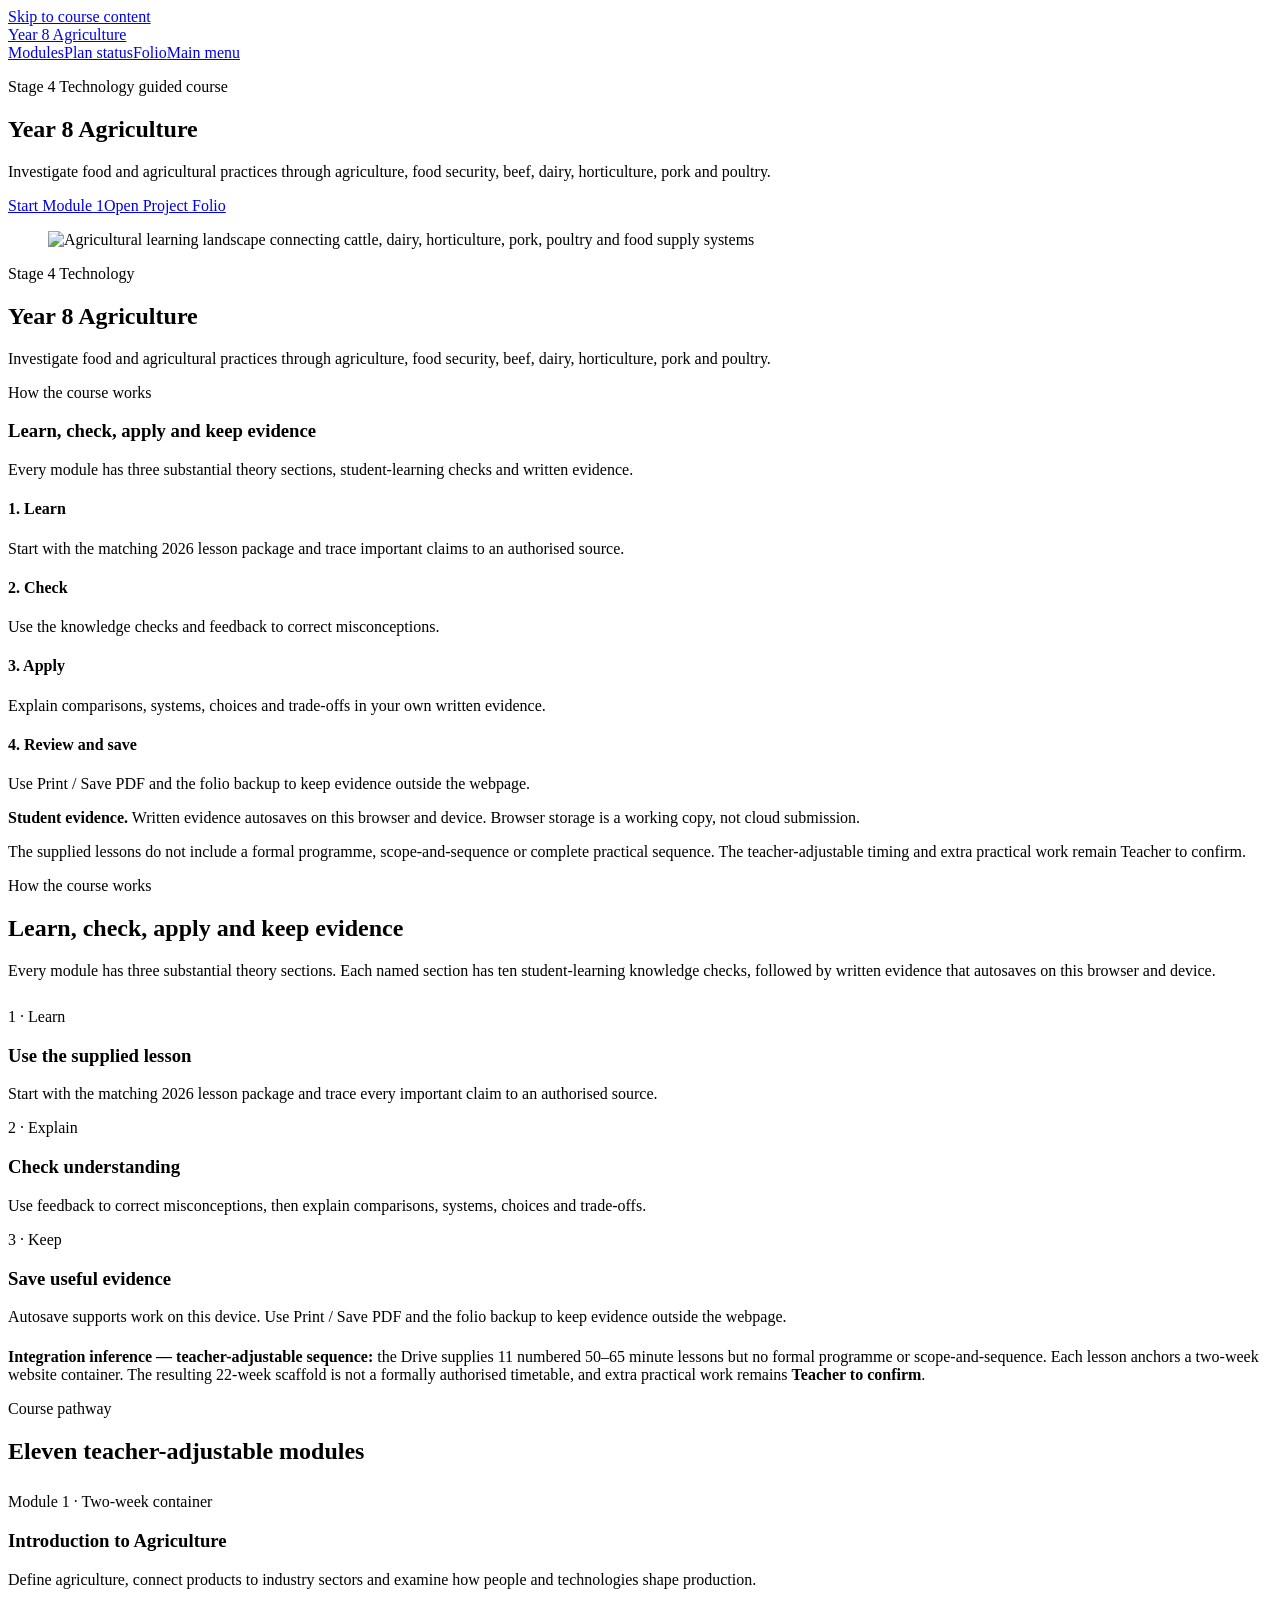
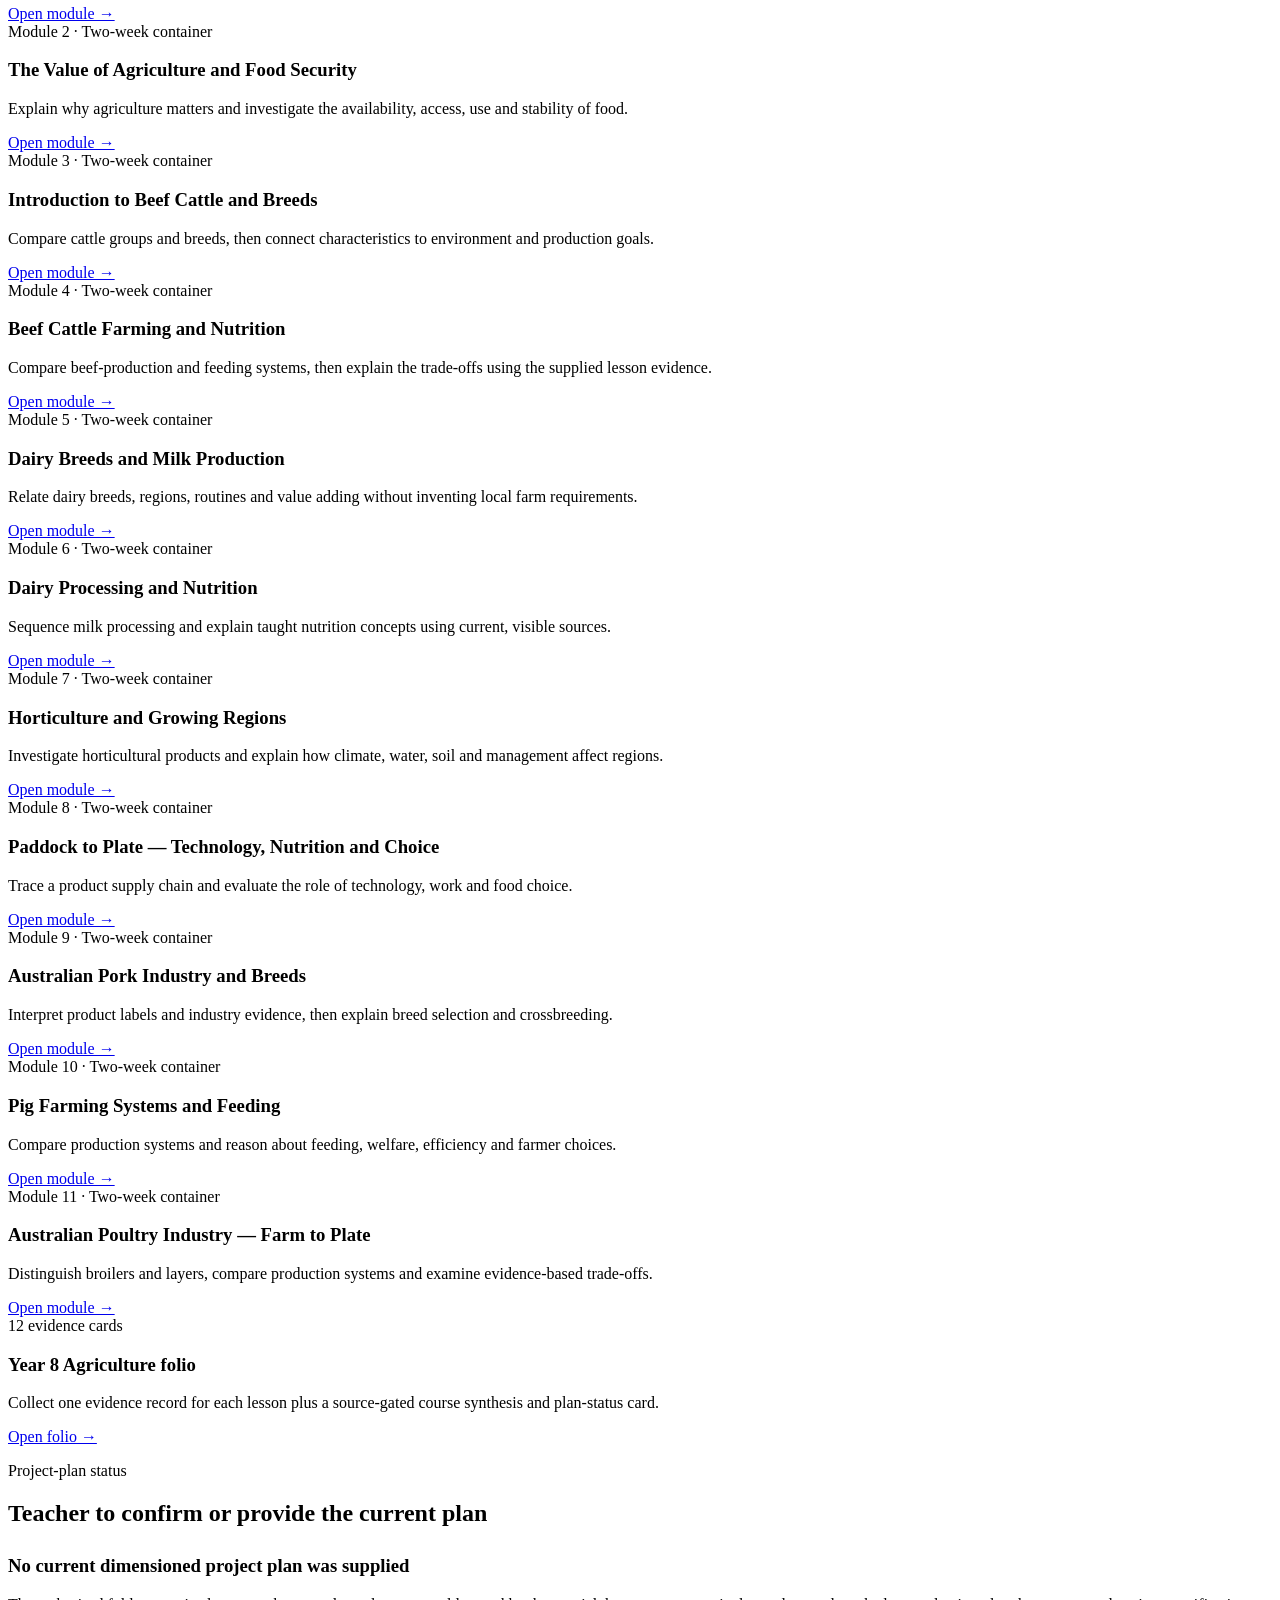
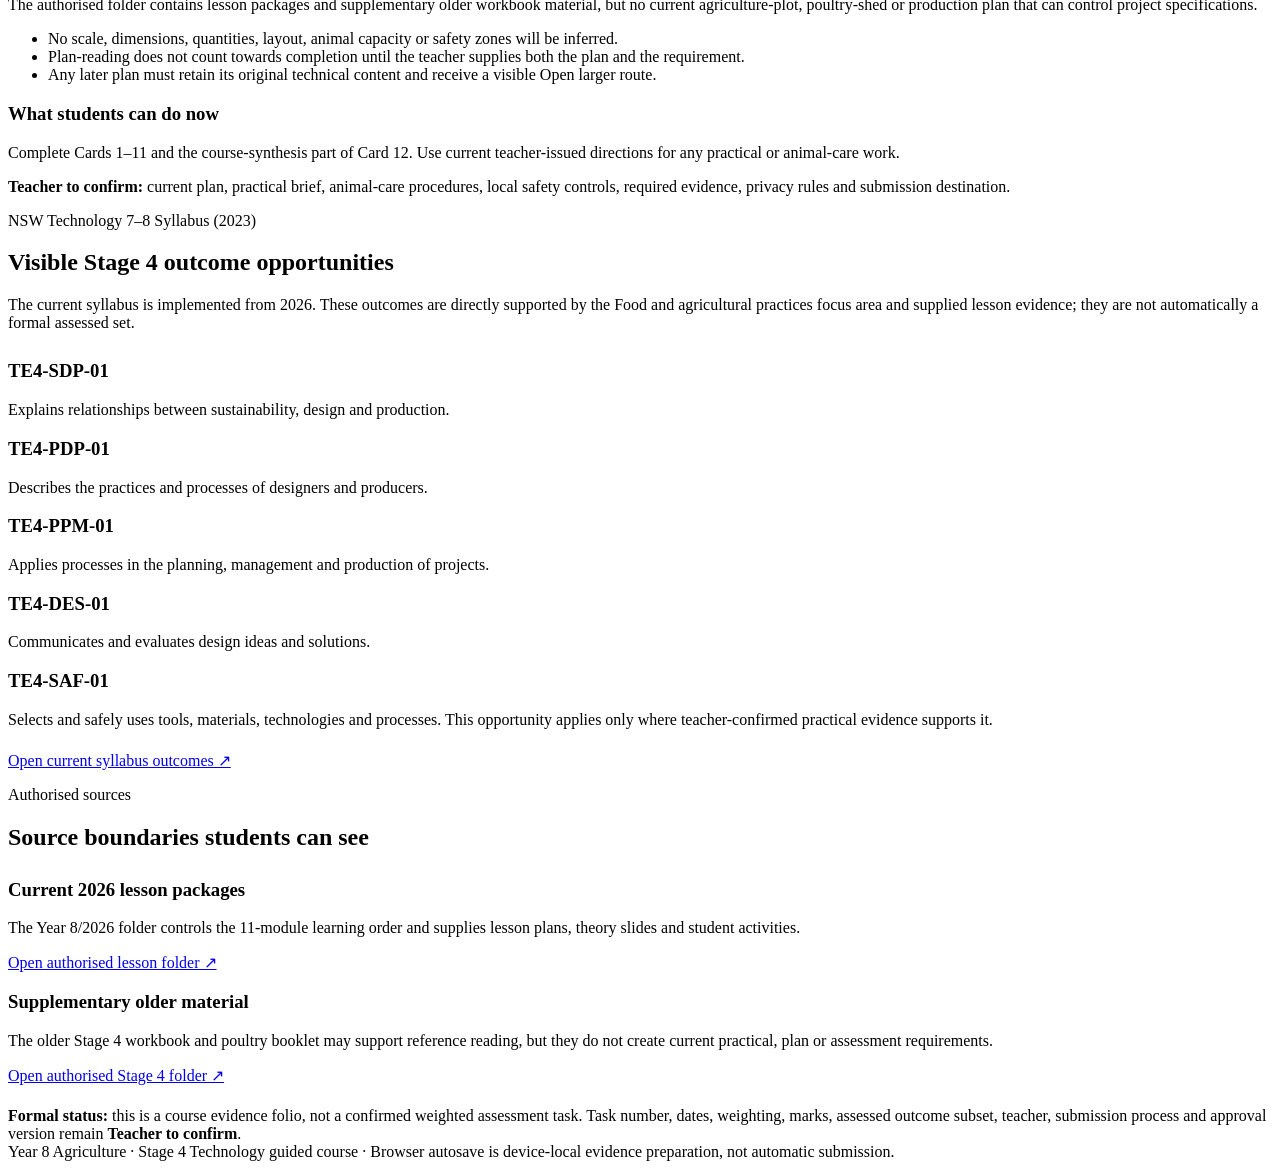
==== index.html @ 548e42b2 "Remove staff reference codes" ====
<!doctype html>
<html lang="en-AU">
<head>
  <meta charset="utf-8">
  <meta name="viewport" content="width=device-width, initial-scale=1">
  <meta name="description" content="Year 8 Agriculture guided learning for the Food and agricultural practices focus area of Stage 4 Technology.">
  <title>Year 8 Agriculture | Stage 4 Technology</title>
  <link rel="stylesheet" href="guided/course.css?v=20260805a">
  <link rel="stylesheet" href="shared/sister-site.css?v=20260814-agriculture-1" data-sister-site-styles>
  <link rel="stylesheet" href="course-family-hero.css">
<link rel="stylesheet" href="course-family-intro.css"><link rel="stylesheet" href="module-pathway.css"><link rel="stylesheet" href="front-page-cleanup.css?v=20260814-agriculture-1"></head>
<body>
  <a class="skip-link" href="#main-content">Skip to course content</a>
  <header class="site-header"><div class="nav-wrap"><a class="brand" href="index.html">Year 8 Agriculture</a><nav class="nav-links" aria-label="Course navigation"><a href="#pathway">Modules</a><a href="#project-plan">Plan status</a><a href="folio.html">Folio</a><a href="https://stevencowell.github.io/Main-Page/">Main menu</a></nav></div></header>

  <section class="hero sister-hero course-family-hero"><div class="hero-inner course-family-hero-inner"><div class="hero-copy"><p class="eyebrow">Stage 4 Technology guided course</p><h1>Year 8 Agriculture</h1><p>Investigate food and agricultural practices through agriculture, food security, beef, dairy, horticulture, pork and poultry.</p><div class="hero-actions"><a class="btn" href="module.html?module=1">Start Module 1</a><a class="btn secondary" href="folio.html">Open Project Folio</a></div></div><figure class="hero-showcase"><img src="assets/agriculture-hero.png" alt="Agricultural learning landscape connecting cattle, dairy, horticulture, pork, poultry and food supply systems"></figure></div></section>
<section class="course-family-intro" aria-labelledby="course-family-intro-title">
  <div class="course-family-intro__inner">
    <header class="course-family-intro__heading">
      <p class="course-family-intro__eyebrow">Stage 4 Technology</p>
      <h2 id="course-family-intro-title">Year 8 Agriculture</h2>
      <p class="course-family-intro__lede">Investigate food and agricultural practices through agriculture, food security, beef, dairy, horticulture, pork and poultry.</p>
    </header>
    <div class="course-family-intro__routine">
      <div class="course-family-intro__routine-heading">
        <p class="course-family-intro__eyebrow">How the course works</p>
        <h3>Learn, check, apply and keep evidence</h3>
        <p>Every module has three substantial theory sections, student-learning checks and written evidence.</p>
      </div>
      <div class="course-family-intro__cards">
      <article class="course-family-intro__card"><h4>1. Learn</h4><p>Start with the matching 2026 lesson package and trace important claims to an authorised source.</p></article>
      <article class="course-family-intro__card"><h4>2. Check</h4><p>Use the knowledge checks and feedback to correct misconceptions.</p></article>
      <article class="course-family-intro__card"><h4>3. Apply</h4><p>Explain comparisons, systems, choices and trade-offs in your own written evidence.</p></article>
      <article class="course-family-intro__card"><h4>4. Review and save</h4><p>Use Print / Save PDF and the folio backup to keep evidence outside the webpage.</p></article>
      </div>
    </div>
    <p class="course-family-intro__evidence"><strong>Student evidence.</strong> Written evidence autosaves on this browser and device. Browser storage is a working copy, not cloud submission.</p>
    <p class="course-family-intro__boundary">The supplied lessons do not include a formal programme, scope-and-sequence or complete practical sequence. The teacher-adjustable timing and extra practical work remain Teacher to confirm.</p>
  </div>
</section>

  <main id="main-content" class="landing-main">
    <section class="section"><p class="eyebrow">How the course works</p><h2>Learn, check, apply and keep evidence</h2><p class="section-intro">Every module has three substantial theory sections. Each named section has ten student-learning knowledge checks, followed by written evidence that autosaves on this browser and device.</p><div class="grid three" style="margin-top:28px"><article class="card"><span class="status-pill">1 · Learn</span><h3>Use the supplied lesson</h3><p>Start with the matching 2026 lesson package and trace every important claim to an authorised source.</p></article><article class="card"><span class="status-pill">2 · Explain</span><h3>Check understanding</h3><p>Use feedback to correct misconceptions, then explain comparisons, systems, choices and trade-offs.</p></article><article class="card"><span class="status-pill">3 · Keep</span><h3>Save useful evidence</h3><p>Autosave supports work on this device. Use Print / Save PDF and the folio backup to keep evidence outside the webpage.</p></article></div><div class="card pending" style="margin-top:22px"><strong>Integration inference — teacher-adjustable sequence:</strong> the Drive supplies 11 numbered 50–65 minute lessons but no formal programme or scope-and-sequence. Each lesson anchors a two-week website container. The resulting 22-week scaffold is not a formally authorised timetable, and extra practical work remains <strong>Teacher to confirm</strong>.</div></section>

    <section class="section" id="pathway"><p class="eyebrow">Course pathway</p><h2>Eleven teacher-adjustable modules</h2><div class="grid two" style="margin-top:28px">
      <article class="card module-card"><span class="stage">Module 1 · Two-week container</span><h3>Introduction to Agriculture</h3><p>Define agriculture, connect products to industry sectors and examine how people and technologies shape production.</p><a class="module-link" href="module.html?module=1">Open module →</a></article>
      <article class="card module-card"><span class="stage">Module 2 · Two-week container</span><h3>The Value of Agriculture and Food Security</h3><p>Explain why agriculture matters and investigate the availability, access, use and stability of food.</p><a class="module-link" href="module.html?module=2">Open module →</a></article>
      <article class="card module-card"><span class="stage">Module 3 · Two-week container</span><h3>Introduction to Beef Cattle and Breeds</h3><p>Compare cattle groups and breeds, then connect characteristics to environment and production goals.</p><a class="module-link" href="module.html?module=3">Open module →</a></article>
      <article class="card module-card"><span class="stage">Module 4 · Two-week container</span><h3>Beef Cattle Farming and Nutrition</h3><p>Compare beef-production and feeding systems, then explain the trade-offs using the supplied lesson evidence.</p><a class="module-link" href="module.html?module=4">Open module →</a></article>
      <article class="card module-card"><span class="stage">Module 5 · Two-week container</span><h3>Dairy Breeds and Milk Production</h3><p>Relate dairy breeds, regions, routines and value adding without inventing local farm requirements.</p><a class="module-link" href="module.html?module=5">Open module →</a></article>
      <article class="card module-card"><span class="stage">Module 6 · Two-week container</span><h3>Dairy Processing and Nutrition</h3><p>Sequence milk processing and explain taught nutrition concepts using current, visible sources.</p><a class="module-link" href="module.html?module=6">Open module →</a></article>
      <article class="card module-card"><span class="stage">Module 7 · Two-week container</span><h3>Horticulture and Growing Regions</h3><p>Investigate horticultural products and explain how climate, water, soil and management affect regions.</p><a class="module-link" href="module.html?module=7">Open module →</a></article>
      <article class="card module-card"><span class="stage">Module 8 · Two-week container</span><h3>Paddock to Plate — Technology, Nutrition and Choice</h3><p>Trace a product supply chain and evaluate the role of technology, work and food choice.</p><a class="module-link" href="module.html?module=8">Open module →</a></article>
      <article class="card module-card"><span class="stage">Module 9 · Two-week container</span><h3>Australian Pork Industry and Breeds</h3><p>Interpret product labels and industry evidence, then explain breed selection and crossbreeding.</p><a class="module-link" href="module.html?module=9">Open module →</a></article>
      <article class="card module-card"><span class="stage">Module 10 · Two-week container</span><h3>Pig Farming Systems and Feeding</h3><p>Compare production systems and reason about feeding, welfare, efficiency and farmer choices.</p><a class="module-link" href="module.html?module=10">Open module →</a></article>
      <article class="card module-card"><span class="stage">Module 11 · Two-week container</span><h3>Australian Poultry Industry — Farm to Plate</h3><p>Distinguish broilers and layers, compare production systems and examine evidence-based trade-offs.</p><a class="module-link" href="module.html?module=11">Open module →</a></article>
      <article class="card module-card"><span class="status-pill">12 evidence cards</span><h3>Year 8 Agriculture folio</h3><p>Collect one evidence record for each lesson plus a source-gated course synthesis and plan-status card.</p><a class="module-link" href="folio.html">Open folio →</a></article>
    </div></section>

    <section class="section" id="project-plan"><p class="eyebrow">Project-plan status</p><h2>Teacher to confirm or provide the current plan</h2><div class="grid two" style="margin-top:28px"><article class="card pending"><h3>No current dimensioned project plan was supplied</h3><p>The authorised folder contains lesson packages and supplementary older workbook material, but no current agriculture-plot, poultry-shed or production plan that can control project specifications.</p><ul><li>No scale, dimensions, quantities, layout, animal capacity or safety zones will be inferred.</li><li>Plan-reading does not count towards completion until the teacher supplies both the plan and the requirement.</li><li>Any later plan must retain its original technical content and receive a visible Open larger route.</li></ul></article><article class="card"><h3>What students can do now</h3><p>Complete Cards 1–11 and the course-synthesis part of Card 12. Use current teacher-issued directions for any practical or animal-care work.</p><div class="callout"><strong>Teacher to confirm:</strong> current plan, practical brief, animal-care procedures, local safety controls, required evidence, privacy rules and submission destination.</div></article></div></section>

    <section class="section" id="outcomes"><p class="eyebrow">NSW Technology 7–8 Syllabus (2023)</p><h2>Visible Stage 4 outcome opportunities</h2><p class="section-intro">The current syllabus is implemented from 2026. These outcomes are directly supported by the Food and agricultural practices focus area and supplied lesson evidence; they are not automatically a formal assessed set.</p><div class="grid two" style="margin-top:28px"><article class="card"><h3>TE4-SDP-01</h3><p>Explains relationships between sustainability, design and production.</p></article><article class="card"><h3>TE4-PDP-01</h3><p>Describes the practices and processes of designers and producers.</p></article><article class="card"><h3>TE4-PPM-01</h3><p>Applies processes in the planning, management and production of projects.</p></article><article class="card"><h3>TE4-DES-01</h3><p>Communicates and evaluates design ideas and solutions.</p></article><article class="card"><h3>TE4-SAF-01</h3><p>Selects and safely uses tools, materials, technologies and processes. This opportunity applies only where teacher-confirmed practical evidence supports it.</p></article></div><p style="margin-top:22px"><a class="btn ghost" href="https://curriculum.nsw.edu.au/learning-areas/tas/technology-7-8-2023/outcomes" target="_blank" rel="noopener">Open current syllabus outcomes ↗</a></p></section>

    <section class="section"><p class="eyebrow">Authorised sources</p><h2>Source boundaries students can see</h2><div class="grid two" style="margin-top:28px"><article class="card"><h3>Current 2026 lesson packages</h3><p>The Year 8/2026 folder controls the 11-module learning order and supplies lesson plans, theory slides and student activities.</p><a class="module-link" href="https://drive.google.com/drive/folders/1Xs_4kwIpp1b-tNongrs2STuOo_GNnMkm" target="_blank" rel="noopener">Open authorised lesson folder ↗</a></article><article class="card"><h3>Supplementary older material</h3><p>The older Stage 4 workbook and poultry booklet may support reference reading, but they do not create current practical, plan or assessment requirements.</p><a class="module-link" href="https://drive.google.com/drive/folders/1jCfJPg6pE-r3lrmhyKSHBZGUzHz95fbP" target="_blank" rel="noopener">Open authorised Stage 4 folder ↗</a></article></div><div class="card pending" style="margin-top:22px"><strong>Formal status:</strong> this is a course evidence folio, not a confirmed weighted assessment task. Task number, dates, weighting, marks, assessed outcome subset, teacher, submission process and approval version remain <strong>Teacher to confirm</strong>.</div></section>
  </main>

  <footer>Year 8 Agriculture · Stage 4 Technology guided course · Browser autosave is device-local evidence preparation, not automatic submission.</footer>
  <script src="shared/hub-navigation.js?v=20260814-agriculture-1" defer></script>
</body>
</html>
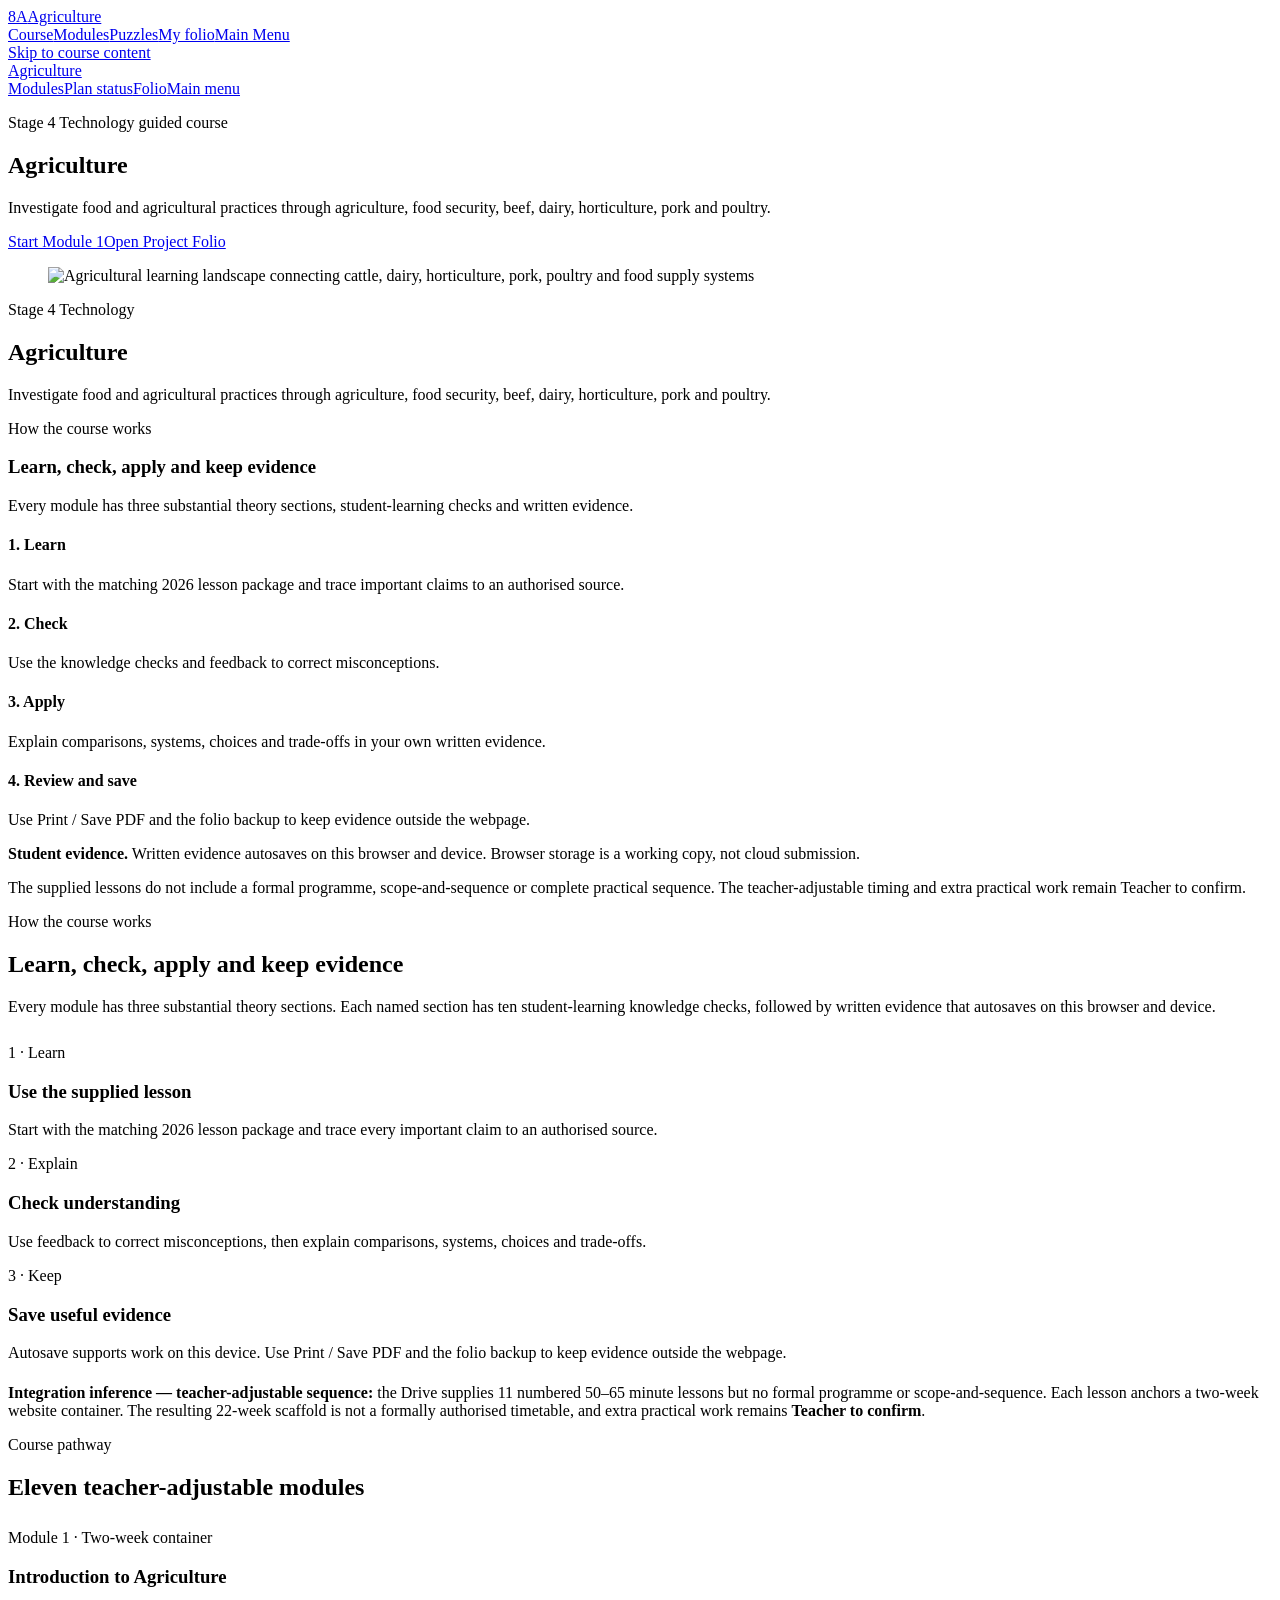
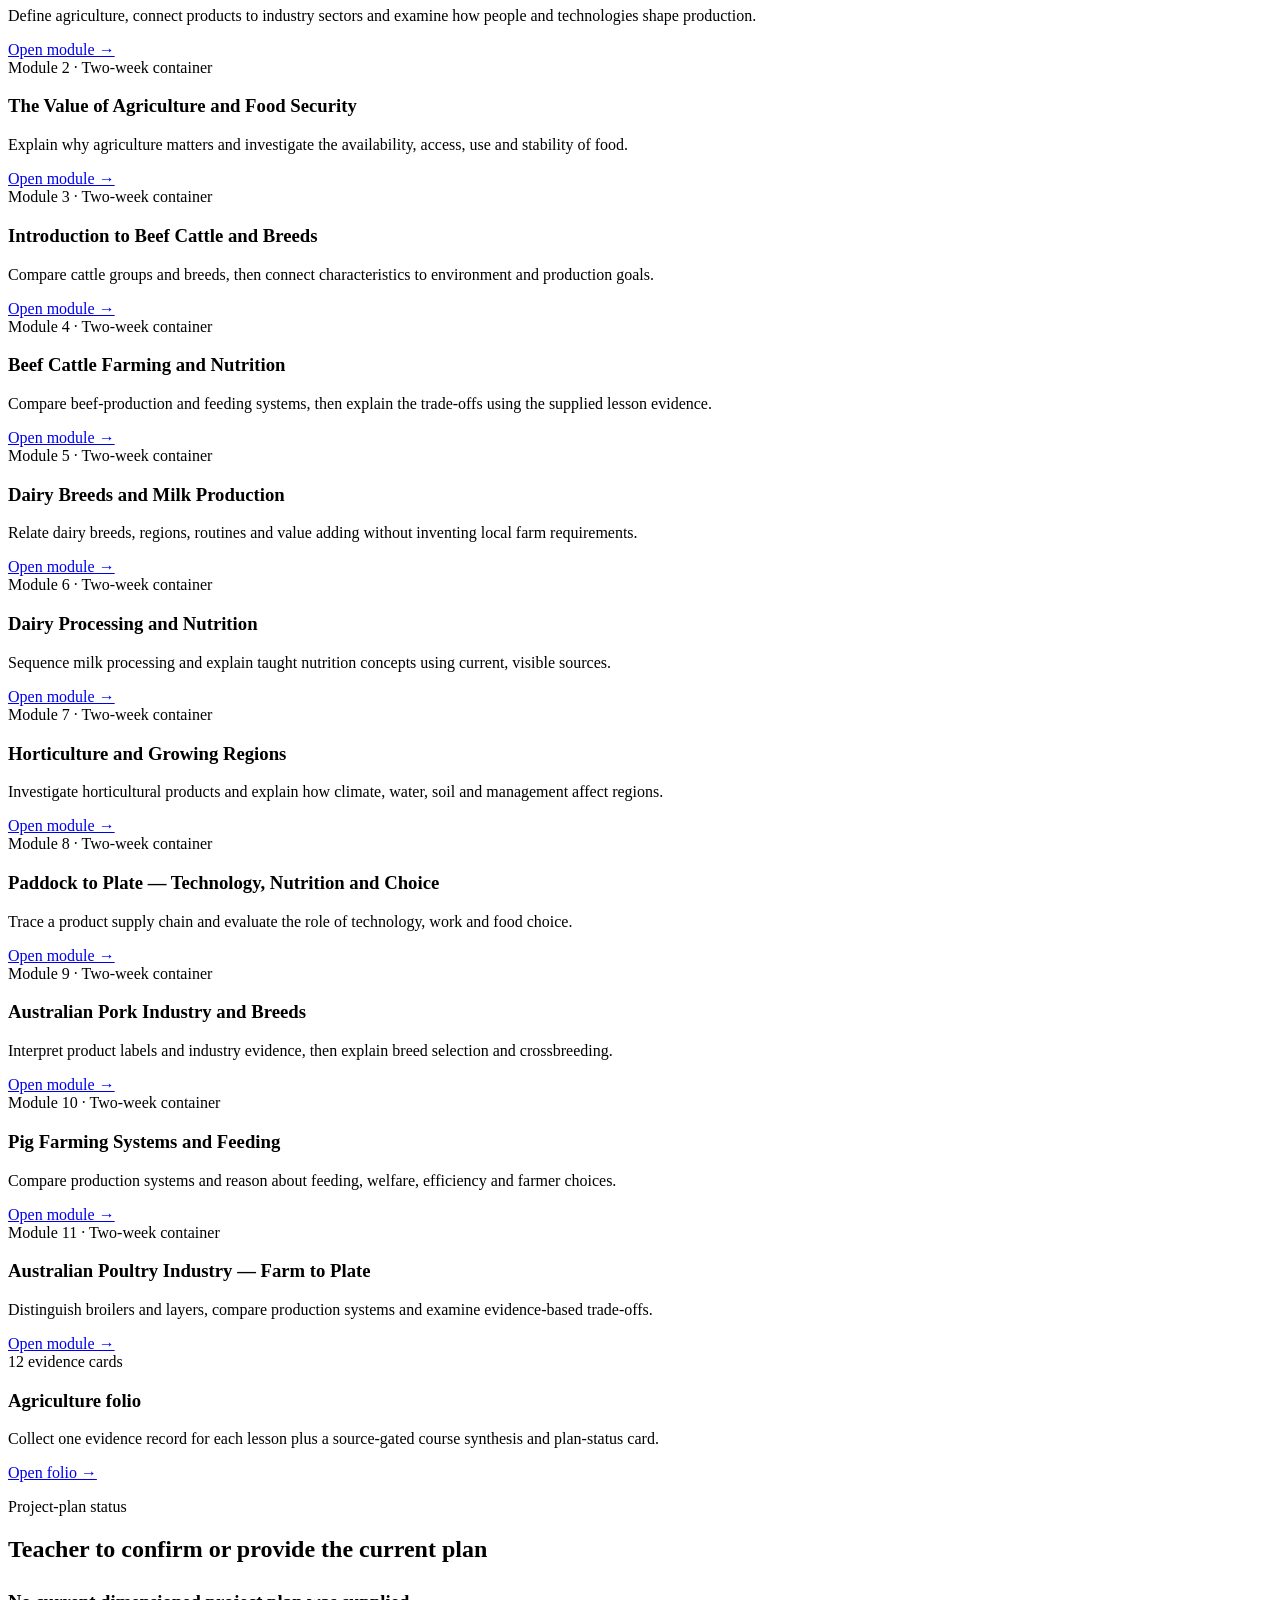
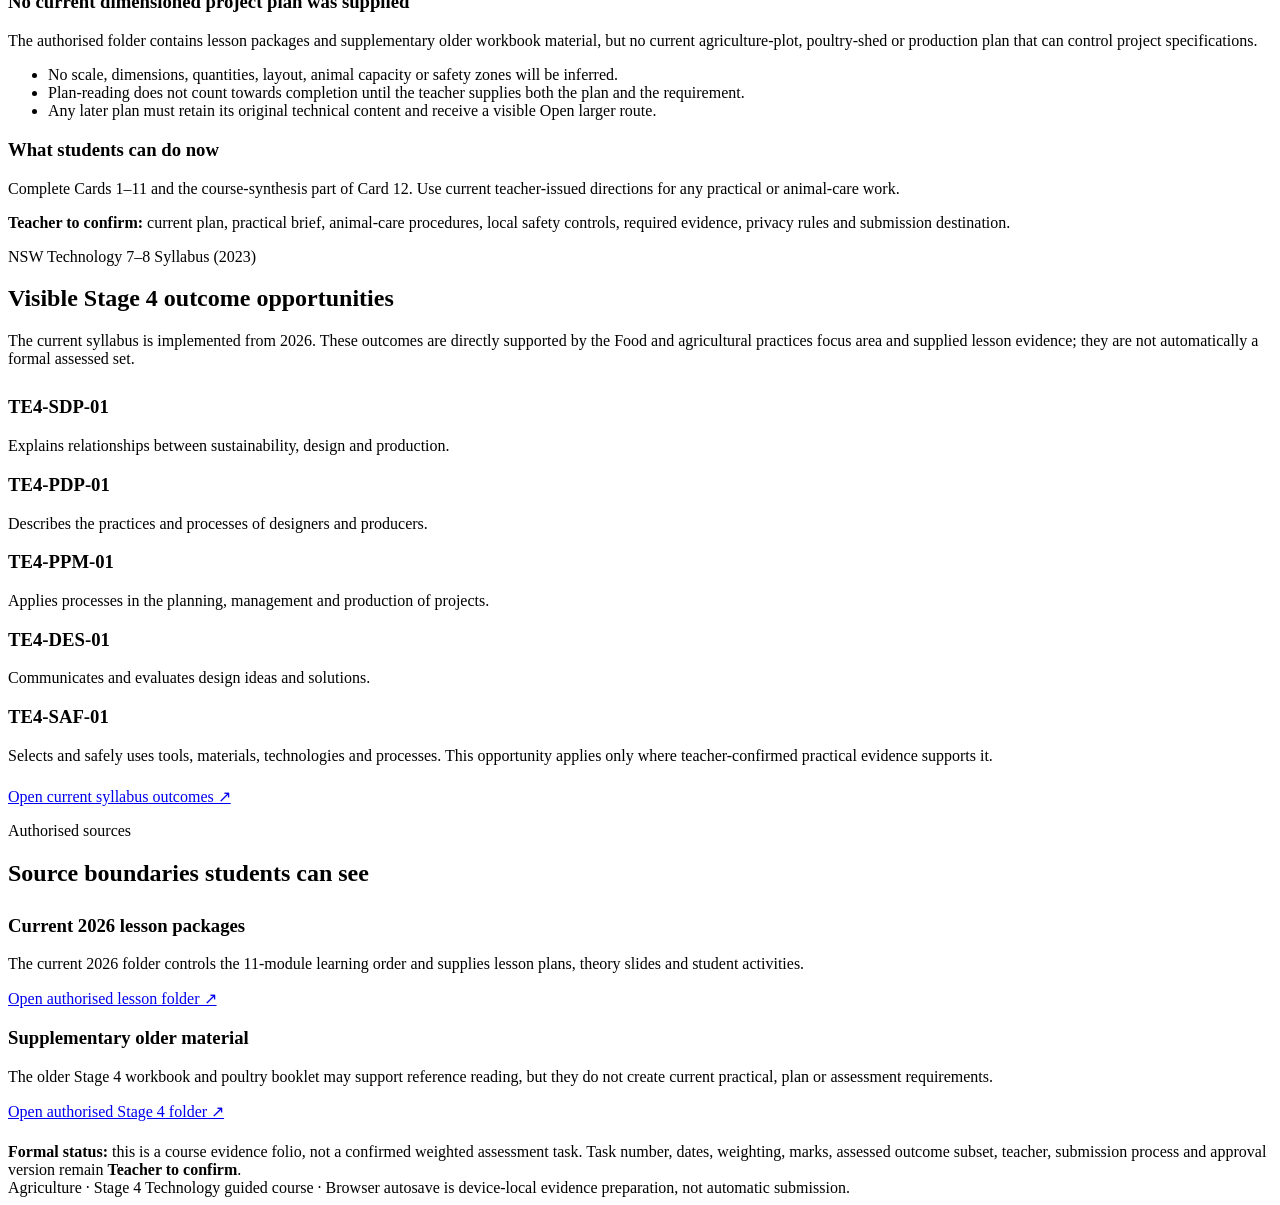
==== commit 37bcacc6: "Align Agriculture program to Stage 4 network standard" ====
--- a/index.html
+++ b/index.html
@@ -3,22 +3,23 @@
 <head>
   <meta charset="utf-8">
   <meta name="viewport" content="width=device-width, initial-scale=1">
-  <meta name="description" content="Year 8 Agriculture guided learning for the Food and agricultural practices focus area of Stage 4 Technology.">
-  <title>Year 8 Agriculture | Stage 4 Technology</title>
+  <meta name="description" content="Agriculture guided learning for the Food and agricultural practices focus area of Stage 4 Technology.">
+  <title>Agriculture | Stage 4 Technology</title>
   <link rel="stylesheet" href="guided/course.css?v=20260805a">
   <link rel="stylesheet" href="shared/sister-site.css?v=20260814-agriculture-1" data-sister-site-styles>
   <link rel="stylesheet" href="course-family-hero.css">
-<link rel="stylesheet" href="course-family-intro.css"><link rel="stylesheet" href="module-pathway.css"><link rel="stylesheet" href="front-page-cleanup.css?v=20260814-agriculture-1"></head>
+<link rel="stylesheet" href="course-family-intro.css"><link rel="stylesheet" href="module-pathway.css"><link rel="stylesheet" href="front-page-cleanup.css?v=20260814-agriculture-1">  <link rel="icon" href="data:,">
+</head>
 <body>
   <a class="skip-link" href="#main-content">Skip to course content</a>
-  <header class="site-header"><div class="nav-wrap"><a class="brand" href="index.html">Year 8 Agriculture</a><nav class="nav-links" aria-label="Course navigation"><a href="#pathway">Modules</a><a href="#project-plan">Plan status</a><a href="folio.html">Folio</a><a href="https://stevencowell.github.io/Main-Page/">Main menu</a></nav></div></header>
+  <header class="site-header"><div class="nav-wrap"><a class="brand" href="index.html">Agriculture</a><nav class="nav-links" aria-label="Course navigation"><a href="#pathway">Modules</a><a href="#project-plan">Plan status</a><a href="folio.html">Folio</a><a href="https://stevencowell.github.io/Main-Page/">Main menu</a></nav></div></header>
 
-  <section class="hero sister-hero course-family-hero"><div class="hero-inner course-family-hero-inner"><div class="hero-copy"><p class="eyebrow">Stage 4 Technology guided course</p><h1>Year 8 Agriculture</h1><p>Investigate food and agricultural practices through agriculture, food security, beef, dairy, horticulture, pork and poultry.</p><div class="hero-actions"><a class="btn" href="module.html?module=1">Start Module 1</a><a class="btn secondary" href="folio.html">Open Project Folio</a></div></div><figure class="hero-showcase"><img src="assets/agriculture-hero.png" alt="Agricultural learning landscape connecting cattle, dairy, horticulture, pork, poultry and food supply systems"></figure></div></section>
+  <section class="hero sister-hero course-family-hero"><div class="hero-inner course-family-hero-inner"><div class="hero-copy"><p class="eyebrow">Stage 4 Technology guided course</p><h1>Agriculture</h1><p>Investigate food and agricultural practices through agriculture, food security, beef, dairy, horticulture, pork and poultry.</p><div class="hero-actions"><a class="btn" href="module.html?module=1">Start Module 1</a><a class="btn secondary" href="folio.html">Open Project Folio</a></div></div><figure class="hero-showcase"><img src="assets/agriculture-hero.png" alt="Agricultural learning landscape connecting cattle, dairy, horticulture, pork, poultry and food supply systems"></figure></div></section>
 <section class="course-family-intro" aria-labelledby="course-family-intro-title">
   <div class="course-family-intro__inner">
     <header class="course-family-intro__heading">
       <p class="course-family-intro__eyebrow">Stage 4 Technology</p>
-      <h2 id="course-family-intro-title">Year 8 Agriculture</h2>
+      <h2 id="course-family-intro-title">Agriculture</h2>
       <p class="course-family-intro__lede">Investigate food and agricultural practices through agriculture, food security, beef, dairy, horticulture, pork and poultry.</p>
     </header>
     <div class="course-family-intro__routine">
@@ -54,17 +55,17 @@
       <article class="card module-card"><span class="stage">Module 9 · Two-week container</span><h3>Australian Pork Industry and Breeds</h3><p>Interpret product labels and industry evidence, then explain breed selection and crossbreeding.</p><a class="module-link" href="module.html?module=9">Open module →</a></article>
       <article class="card module-card"><span class="stage">Module 10 · Two-week container</span><h3>Pig Farming Systems and Feeding</h3><p>Compare production systems and reason about feeding, welfare, efficiency and farmer choices.</p><a class="module-link" href="module.html?module=10">Open module →</a></article>
       <article class="card module-card"><span class="stage">Module 11 · Two-week container</span><h3>Australian Poultry Industry — Farm to Plate</h3><p>Distinguish broilers and layers, compare production systems and examine evidence-based trade-offs.</p><a class="module-link" href="module.html?module=11">Open module →</a></article>
-      <article class="card module-card"><span class="status-pill">12 evidence cards</span><h3>Year 8 Agriculture folio</h3><p>Collect one evidence record for each lesson plus a source-gated course synthesis and plan-status card.</p><a class="module-link" href="folio.html">Open folio →</a></article>
+      <article class="card module-card"><span class="status-pill">12 evidence cards</span><h3>Agriculture folio</h3><p>Collect one evidence record for each lesson plus a source-gated course synthesis and plan-status card.</p><a class="module-link" href="folio.html">Open folio →</a></article>
     </div></section>
 
     <section class="section" id="project-plan"><p class="eyebrow">Project-plan status</p><h2>Teacher to confirm or provide the current plan</h2><div class="grid two" style="margin-top:28px"><article class="card pending"><h3>No current dimensioned project plan was supplied</h3><p>The authorised folder contains lesson packages and supplementary older workbook material, but no current agriculture-plot, poultry-shed or production plan that can control project specifications.</p><ul><li>No scale, dimensions, quantities, layout, animal capacity or safety zones will be inferred.</li><li>Plan-reading does not count towards completion until the teacher supplies both the plan and the requirement.</li><li>Any later plan must retain its original technical content and receive a visible Open larger route.</li></ul></article><article class="card"><h3>What students can do now</h3><p>Complete Cards 1–11 and the course-synthesis part of Card 12. Use current teacher-issued directions for any practical or animal-care work.</p><div class="callout"><strong>Teacher to confirm:</strong> current plan, practical brief, animal-care procedures, local safety controls, required evidence, privacy rules and submission destination.</div></article></div></section>
 
     <section class="section" id="outcomes"><p class="eyebrow">NSW Technology 7–8 Syllabus (2023)</p><h2>Visible Stage 4 outcome opportunities</h2><p class="section-intro">The current syllabus is implemented from 2026. These outcomes are directly supported by the Food and agricultural practices focus area and supplied lesson evidence; they are not automatically a formal assessed set.</p><div class="grid two" style="margin-top:28px"><article class="card"><h3>TE4-SDP-01</h3><p>Explains relationships between sustainability, design and production.</p></article><article class="card"><h3>TE4-PDP-01</h3><p>Describes the practices and processes of designers and producers.</p></article><article class="card"><h3>TE4-PPM-01</h3><p>Applies processes in the planning, management and production of projects.</p></article><article class="card"><h3>TE4-DES-01</h3><p>Communicates and evaluates design ideas and solutions.</p></article><article class="card"><h3>TE4-SAF-01</h3><p>Selects and safely uses tools, materials, technologies and processes. This opportunity applies only where teacher-confirmed practical evidence supports it.</p></article></div><p style="margin-top:22px"><a class="btn ghost" href="https://curriculum.nsw.edu.au/learning-areas/tas/technology-7-8-2023/outcomes" target="_blank" rel="noopener">Open current syllabus outcomes ↗</a></p></section>
 
-    <section class="section"><p class="eyebrow">Authorised sources</p><h2>Source boundaries students can see</h2><div class="grid two" style="margin-top:28px"><article class="card"><h3>Current 2026 lesson packages</h3><p>The Year 8/2026 folder controls the 11-module learning order and supplies lesson plans, theory slides and student activities.</p><a class="module-link" href="https://drive.google.com/drive/folders/1Xs_4kwIpp1b-tNongrs2STuOo_GNnMkm" target="_blank" rel="noopener">Open authorised lesson folder ↗</a></article><article class="card"><h3>Supplementary older material</h3><p>The older Stage 4 workbook and poultry booklet may support reference reading, but they do not create current practical, plan or assessment requirements.</p><a class="module-link" href="https://drive.google.com/drive/folders/1jCfJPg6pE-r3lrmhyKSHBZGUzHz95fbP" target="_blank" rel="noopener">Open authorised Stage 4 folder ↗</a></article></div><div class="card pending" style="margin-top:22px"><strong>Formal status:</strong> this is a course evidence folio, not a confirmed weighted assessment task. Task number, dates, weighting, marks, assessed outcome subset, teacher, submission process and approval version remain <strong>Teacher to confirm</strong>.</div></section>
+    <section class="section"><p class="eyebrow">Authorised sources</p><h2>Source boundaries students can see</h2><div class="grid two" style="margin-top:28px"><article class="card"><h3>Current 2026 lesson packages</h3><p>The current 2026 folder controls the 11-module learning order and supplies lesson plans, theory slides and student activities.</p><a class="module-link" href="https://drive.google.com/drive/folders/1Xs_4kwIpp1b-tNongrs2STuOo_GNnMkm" target="_blank" rel="noopener">Open authorised lesson folder ↗</a></article><article class="card"><h3>Supplementary older material</h3><p>The older Stage 4 workbook and poultry booklet may support reference reading, but they do not create current practical, plan or assessment requirements.</p><a class="module-link" href="https://drive.google.com/drive/folders/1jCfJPg6pE-r3lrmhyKSHBZGUzHz95fbP" target="_blank" rel="noopener">Open authorised Stage 4 folder ↗</a></article></div><div class="card pending" style="margin-top:22px"><strong>Formal status:</strong> this is a course evidence folio, not a confirmed weighted assessment task. Task number, dates, weighting, marks, assessed outcome subset, teacher, submission process and approval version remain <strong>Teacher to confirm</strong>.</div></section>
   </main>
 
-  <footer>Year 8 Agriculture · Stage 4 Technology guided course · Browser autosave is device-local evidence preparation, not automatic submission.</footer>
+  <footer>Agriculture · Stage 4 Technology guided course · Browser autosave is device-local evidence preparation, not automatic submission.</footer>
   <script src="shared/hub-navigation.js?v=20260814-agriculture-1" defer></script>
 </body>
 </html>
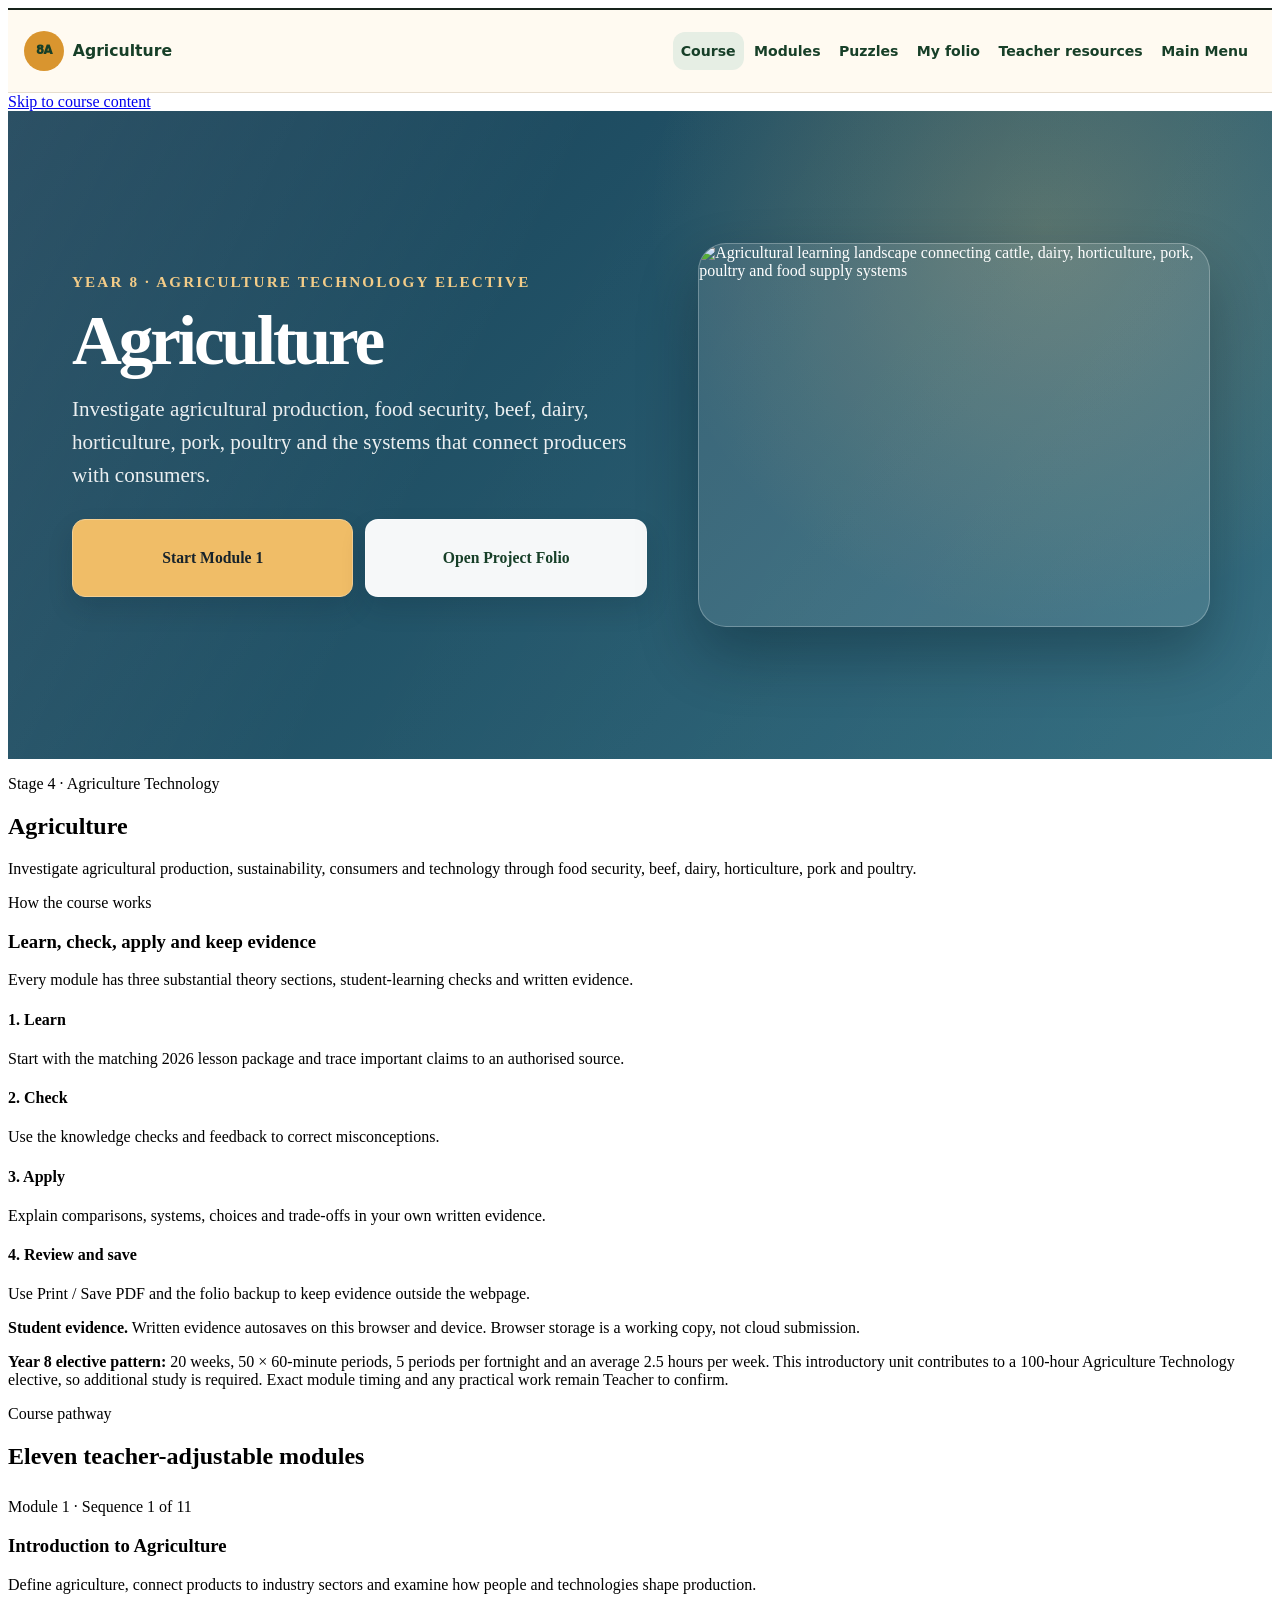
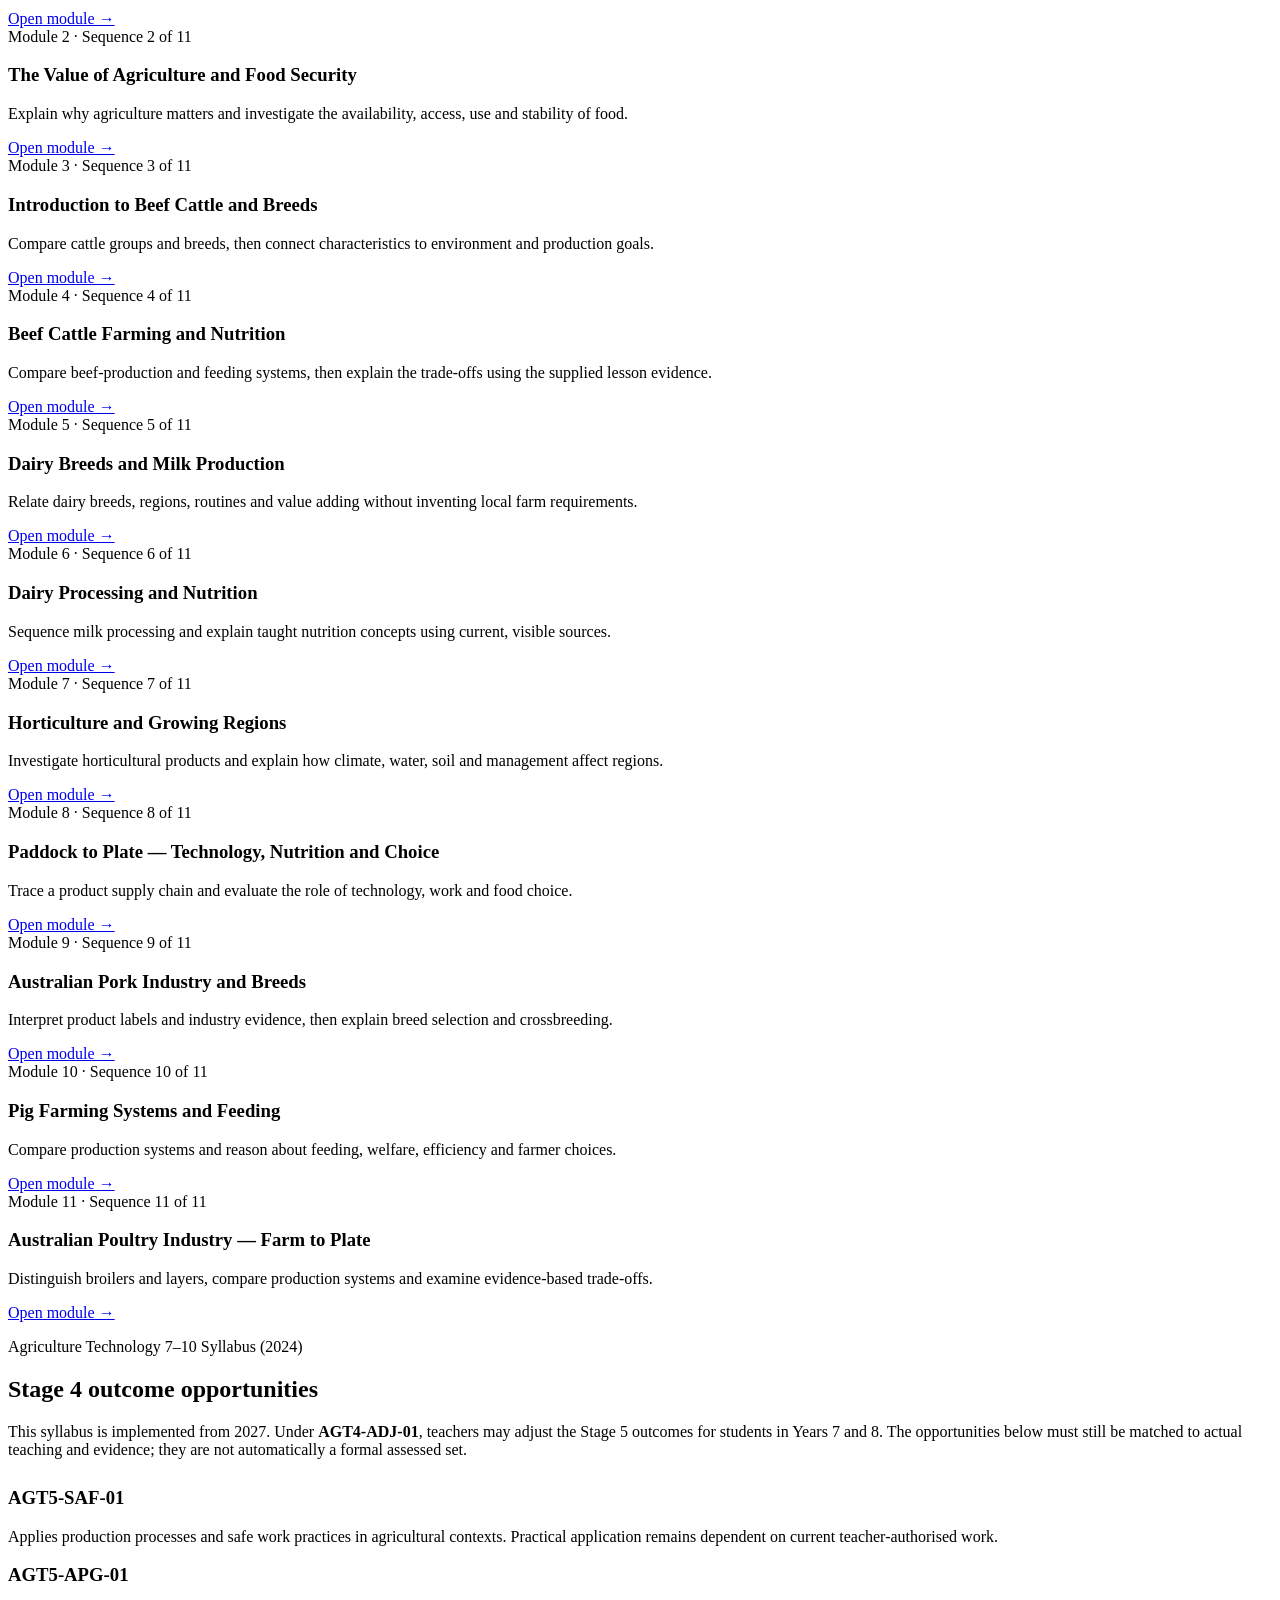
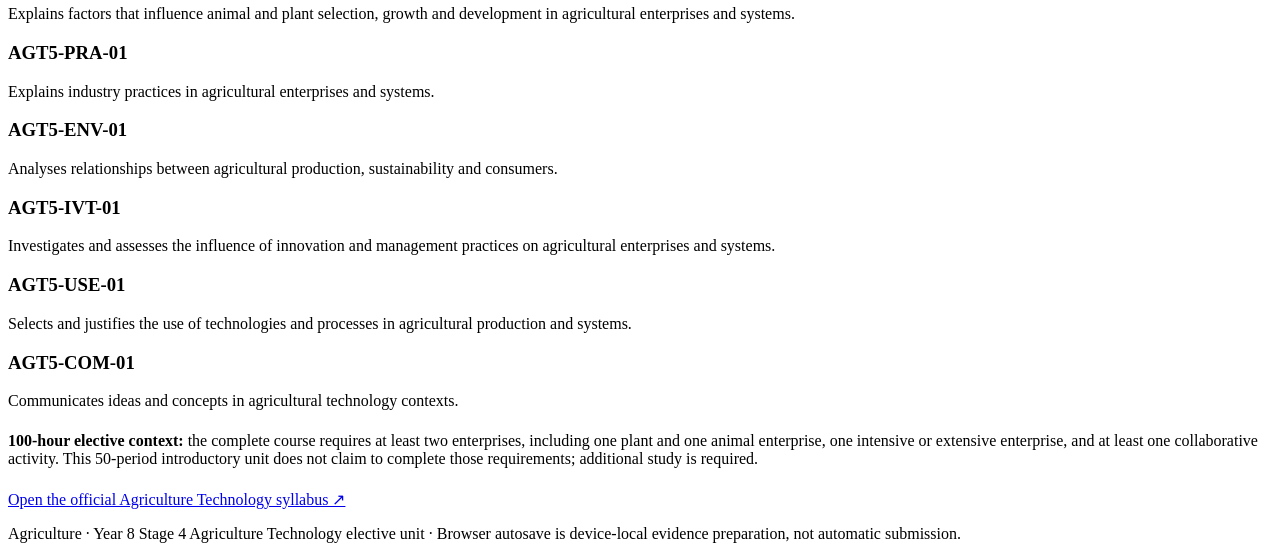
==== commit e5f259a7: "Realign Year 8 Agriculture to elective syllabus" ====
--- a/index.html
+++ b/index.html
@@ -3,8 +3,8 @@
 <head>
   <meta charset="utf-8">
   <meta name="viewport" content="width=device-width, initial-scale=1">
-  <meta name="description" content="Agriculture guided learning for the Food and agricultural practices focus area of Stage 4 Technology.">
-  <title>Agriculture | Stage 4 Technology</title>
+  <meta name="description" content="Year 8 Agriculture guided learning for a Stage 4 Agriculture Technology elective.">
+  <title>Agriculture | Year 8 Agriculture Technology elective</title>
   <link rel="stylesheet" href="guided/course.css?v=20260805a">
   <link rel="stylesheet" href="shared/sister-site.css?v=20260814-agriculture-1" data-sister-site-styles>
   <link rel="stylesheet" href="course-family-hero.css">
@@ -12,15 +12,15 @@
 </head>
 <body>
   <a class="skip-link" href="#main-content">Skip to course content</a>
-  <header class="site-header"><div class="nav-wrap"><a class="brand" href="index.html">Agriculture</a><nav class="nav-links" aria-label="Course navigation"><a href="#pathway">Modules</a><a href="#project-plan">Plan status</a><a href="folio.html">Folio</a><a href="https://stevencowell.github.io/Main-Page/">Main menu</a></nav></div></header>
+  <header class="site-header"><div class="nav-wrap"><a class="brand" href="index.html">Agriculture</a><nav class="nav-links" aria-label="Course navigation"><a href="#pathway">Modules</a><a href="#project-plan">Plan status</a><a href="folio.html">Folio</a><a href="teacher-resources.html">Teacher resources</a><a href="https://stevencowell.github.io/Main-Page/">Main menu</a></nav></div></header>
 
-  <section class="hero sister-hero course-family-hero"><div class="hero-inner course-family-hero-inner"><div class="hero-copy"><p class="eyebrow">Stage 4 Technology guided course</p><h1>Agriculture</h1><p>Investigate food and agricultural practices through agriculture, food security, beef, dairy, horticulture, pork and poultry.</p><div class="hero-actions"><a class="btn" href="module.html?module=1">Start Module 1</a><a class="btn secondary" href="folio.html">Open Project Folio</a></div></div><figure class="hero-showcase"><img src="assets/agriculture-hero.png" alt="Agricultural learning landscape connecting cattle, dairy, horticulture, pork, poultry and food supply systems"></figure></div></section>
+  <section class="hero sister-hero course-family-hero"><div class="hero-inner course-family-hero-inner"><div class="hero-copy"><p class="eyebrow">Year 8 · Agriculture Technology elective</p><h1>Agriculture</h1><p>Investigate agricultural production, food security, beef, dairy, horticulture, pork, poultry and the systems that connect producers with consumers.</p><div class="hero-actions"><a class="btn" href="module.html?module=1">Start Module 1</a><a class="btn secondary" href="folio.html">Open Project Folio</a></div></div><figure class="hero-showcase"><img src="assets/agriculture-hero.png" alt="Agricultural learning landscape connecting cattle, dairy, horticulture, pork, poultry and food supply systems"></figure></div></section>
 <section class="course-family-intro" aria-labelledby="course-family-intro-title">
   <div class="course-family-intro__inner">
     <header class="course-family-intro__heading">
-      <p class="course-family-intro__eyebrow">Stage 4 Technology</p>
+      <p class="course-family-intro__eyebrow">Stage 4 · Agriculture Technology</p>
       <h2 id="course-family-intro-title">Agriculture</h2>
-      <p class="course-family-intro__lede">Investigate food and agricultural practices through agriculture, food security, beef, dairy, horticulture, pork and poultry.</p>
+      <p class="course-family-intro__lede">Investigate agricultural production, sustainability, consumers and technology through food security, beef, dairy, horticulture, pork and poultry.</p>
     </header>
     <div class="course-family-intro__routine">
       <div class="course-family-intro__routine-heading">
@@ -36,36 +36,36 @@
       </div>
     </div>
     <p class="course-family-intro__evidence"><strong>Student evidence.</strong> Written evidence autosaves on this browser and device. Browser storage is a working copy, not cloud submission.</p>
-    <p class="course-family-intro__boundary">The supplied lessons do not include a formal programme, scope-and-sequence or complete practical sequence. The teacher-adjustable timing and extra practical work remain Teacher to confirm.</p>
+    <p class="course-family-intro__boundary"><strong>Year 8 elective pattern:</strong> 20 weeks, 50 × 60-minute periods, 5 periods per fortnight and an average 2.5 hours per week. This introductory unit contributes to a 100-hour Agriculture Technology elective, so additional study is required. Exact module timing and any practical work remain Teacher to confirm.</p>
   </div>
 </section>
 
   <main id="main-content" class="landing-main">
-    <section class="section"><p class="eyebrow">How the course works</p><h2>Learn, check, apply and keep evidence</h2><p class="section-intro">Every module has three substantial theory sections. Each named section has ten student-learning knowledge checks, followed by written evidence that autosaves on this browser and device.</p><div class="grid three" style="margin-top:28px"><article class="card"><span class="status-pill">1 · Learn</span><h3>Use the supplied lesson</h3><p>Start with the matching 2026 lesson package and trace every important claim to an authorised source.</p></article><article class="card"><span class="status-pill">2 · Explain</span><h3>Check understanding</h3><p>Use feedback to correct misconceptions, then explain comparisons, systems, choices and trade-offs.</p></article><article class="card"><span class="status-pill">3 · Keep</span><h3>Save useful evidence</h3><p>Autosave supports work on this device. Use Print / Save PDF and the folio backup to keep evidence outside the webpage.</p></article></div><div class="card pending" style="margin-top:22px"><strong>Integration inference — teacher-adjustable sequence:</strong> the Drive supplies 11 numbered 50–65 minute lessons but no formal programme or scope-and-sequence. Each lesson anchors a two-week website container. The resulting 22-week scaffold is not a formally authorised timetable, and extra practical work remains <strong>Teacher to confirm</strong>.</div></section>
+    <section class="section"><p class="eyebrow">How the course works</p><h2>Learn, check, apply and keep evidence</h2><p class="section-intro">Every module has three substantial theory sections. Each named section has ten student-learning knowledge checks, followed by written evidence that autosaves on this browser and device.</p><div class="grid three" style="margin-top:28px"><article class="card"><span class="status-pill">1 · Learn</span><h3>Use the supplied lesson</h3><p>Start with the matching 2026 lesson package and trace every important claim to an authorised source.</p></article><article class="card"><span class="status-pill">2 · Explain</span><h3>Check understanding</h3><p>Use feedback to correct misconceptions, then explain comparisons, systems, choices and trade-offs.</p></article><article class="card"><span class="status-pill">3 · Keep</span><h3>Save useful evidence</h3><p>Autosave supports work on this device. Use Print / Save PDF and the folio backup to keep evidence outside the webpage.</p></article></div><div class="card pending" style="margin-top:22px"><strong>Teacher-adjustable sequence:</strong> the 11 authorised modules keep their supplied order within the confirmed 20-week, 50-period elective allocation. The sources do not authorise equal time for every module, so exact period placement and any additional practical work remain <strong>Teacher to confirm</strong>.</div></section>
 
     <section class="section" id="pathway"><p class="eyebrow">Course pathway</p><h2>Eleven teacher-adjustable modules</h2><div class="grid two" style="margin-top:28px">
-      <article class="card module-card"><span class="stage">Module 1 · Two-week container</span><h3>Introduction to Agriculture</h3><p>Define agriculture, connect products to industry sectors and examine how people and technologies shape production.</p><a class="module-link" href="module.html?module=1">Open module →</a></article>
-      <article class="card module-card"><span class="stage">Module 2 · Two-week container</span><h3>The Value of Agriculture and Food Security</h3><p>Explain why agriculture matters and investigate the availability, access, use and stability of food.</p><a class="module-link" href="module.html?module=2">Open module →</a></article>
-      <article class="card module-card"><span class="stage">Module 3 · Two-week container</span><h3>Introduction to Beef Cattle and Breeds</h3><p>Compare cattle groups and breeds, then connect characteristics to environment and production goals.</p><a class="module-link" href="module.html?module=3">Open module →</a></article>
-      <article class="card module-card"><span class="stage">Module 4 · Two-week container</span><h3>Beef Cattle Farming and Nutrition</h3><p>Compare beef-production and feeding systems, then explain the trade-offs using the supplied lesson evidence.</p><a class="module-link" href="module.html?module=4">Open module →</a></article>
-      <article class="card module-card"><span class="stage">Module 5 · Two-week container</span><h3>Dairy Breeds and Milk Production</h3><p>Relate dairy breeds, regions, routines and value adding without inventing local farm requirements.</p><a class="module-link" href="module.html?module=5">Open module →</a></article>
-      <article class="card module-card"><span class="stage">Module 6 · Two-week container</span><h3>Dairy Processing and Nutrition</h3><p>Sequence milk processing and explain taught nutrition concepts using current, visible sources.</p><a class="module-link" href="module.html?module=6">Open module →</a></article>
-      <article class="card module-card"><span class="stage">Module 7 · Two-week container</span><h3>Horticulture and Growing Regions</h3><p>Investigate horticultural products and explain how climate, water, soil and management affect regions.</p><a class="module-link" href="module.html?module=7">Open module →</a></article>
-      <article class="card module-card"><span class="stage">Module 8 · Two-week container</span><h3>Paddock to Plate — Technology, Nutrition and Choice</h3><p>Trace a product supply chain and evaluate the role of technology, work and food choice.</p><a class="module-link" href="module.html?module=8">Open module →</a></article>
-      <article class="card module-card"><span class="stage">Module 9 · Two-week container</span><h3>Australian Pork Industry and Breeds</h3><p>Interpret product labels and industry evidence, then explain breed selection and crossbreeding.</p><a class="module-link" href="module.html?module=9">Open module →</a></article>
-      <article class="card module-card"><span class="stage">Module 10 · Two-week container</span><h3>Pig Farming Systems and Feeding</h3><p>Compare production systems and reason about feeding, welfare, efficiency and farmer choices.</p><a class="module-link" href="module.html?module=10">Open module →</a></article>
-      <article class="card module-card"><span class="stage">Module 11 · Two-week container</span><h3>Australian Poultry Industry — Farm to Plate</h3><p>Distinguish broilers and layers, compare production systems and examine evidence-based trade-offs.</p><a class="module-link" href="module.html?module=11">Open module →</a></article>
+      <article class="card module-card"><span class="stage">Module 1 · Sequence 1 of 11</span><h3>Introduction to Agriculture</h3><p>Define agriculture, connect products to industry sectors and examine how people and technologies shape production.</p><a class="module-link" href="module.html?module=1">Open module →</a></article>
+      <article class="card module-card"><span class="stage">Module 2 · Sequence 2 of 11</span><h3>The Value of Agriculture and Food Security</h3><p>Explain why agriculture matters and investigate the availability, access, use and stability of food.</p><a class="module-link" href="module.html?module=2">Open module →</a></article>
+      <article class="card module-card"><span class="stage">Module 3 · Sequence 3 of 11</span><h3>Introduction to Beef Cattle and Breeds</h3><p>Compare cattle groups and breeds, then connect characteristics to environment and production goals.</p><a class="module-link" href="module.html?module=3">Open module →</a></article>
+      <article class="card module-card"><span class="stage">Module 4 · Sequence 4 of 11</span><h3>Beef Cattle Farming and Nutrition</h3><p>Compare beef-production and feeding systems, then explain the trade-offs using the supplied lesson evidence.</p><a class="module-link" href="module.html?module=4">Open module →</a></article>
+      <article class="card module-card"><span class="stage">Module 5 · Sequence 5 of 11</span><h3>Dairy Breeds and Milk Production</h3><p>Relate dairy breeds, regions, routines and value adding without inventing local farm requirements.</p><a class="module-link" href="module.html?module=5">Open module →</a></article>
+      <article class="card module-card"><span class="stage">Module 6 · Sequence 6 of 11</span><h3>Dairy Processing and Nutrition</h3><p>Sequence milk processing and explain taught nutrition concepts using current, visible sources.</p><a class="module-link" href="module.html?module=6">Open module →</a></article>
+      <article class="card module-card"><span class="stage">Module 7 · Sequence 7 of 11</span><h3>Horticulture and Growing Regions</h3><p>Investigate horticultural products and explain how climate, water, soil and management affect regions.</p><a class="module-link" href="module.html?module=7">Open module →</a></article>
+      <article class="card module-card"><span class="stage">Module 8 · Sequence 8 of 11</span><h3>Paddock to Plate — Technology, Nutrition and Choice</h3><p>Trace a product supply chain and evaluate the role of technology, work and food choice.</p><a class="module-link" href="module.html?module=8">Open module →</a></article>
+      <article class="card module-card"><span class="stage">Module 9 · Sequence 9 of 11</span><h3>Australian Pork Industry and Breeds</h3><p>Interpret product labels and industry evidence, then explain breed selection and crossbreeding.</p><a class="module-link" href="module.html?module=9">Open module →</a></article>
+      <article class="card module-card"><span class="stage">Module 10 · Sequence 10 of 11</span><h3>Pig Farming Systems and Feeding</h3><p>Compare production systems and reason about feeding, welfare, efficiency and farmer choices.</p><a class="module-link" href="module.html?module=10">Open module →</a></article>
+      <article class="card module-card"><span class="stage">Module 11 · Sequence 11 of 11</span><h3>Australian Poultry Industry — Farm to Plate</h3><p>Distinguish broilers and layers, compare production systems and examine evidence-based trade-offs.</p><a class="module-link" href="module.html?module=11">Open module →</a></article>
       <article class="card module-card"><span class="status-pill">12 evidence cards</span><h3>Agriculture folio</h3><p>Collect one evidence record for each lesson plus a source-gated course synthesis and plan-status card.</p><a class="module-link" href="folio.html">Open folio →</a></article>
     </div></section>
 
     <section class="section" id="project-plan"><p class="eyebrow">Project-plan status</p><h2>Teacher to confirm or provide the current plan</h2><div class="grid two" style="margin-top:28px"><article class="card pending"><h3>No current dimensioned project plan was supplied</h3><p>The authorised folder contains lesson packages and supplementary older workbook material, but no current agriculture-plot, poultry-shed or production plan that can control project specifications.</p><ul><li>No scale, dimensions, quantities, layout, animal capacity or safety zones will be inferred.</li><li>Plan-reading does not count towards completion until the teacher supplies both the plan and the requirement.</li><li>Any later plan must retain its original technical content and receive a visible Open larger route.</li></ul></article><article class="card"><h3>What students can do now</h3><p>Complete Cards 1–11 and the course-synthesis part of Card 12. Use current teacher-issued directions for any practical or animal-care work.</p><div class="callout"><strong>Teacher to confirm:</strong> current plan, practical brief, animal-care procedures, local safety controls, required evidence, privacy rules and submission destination.</div></article></div></section>
 
-    <section class="section" id="outcomes"><p class="eyebrow">NSW Technology 7–8 Syllabus (2023)</p><h2>Visible Stage 4 outcome opportunities</h2><p class="section-intro">The current syllabus is implemented from 2026. These outcomes are directly supported by the Food and agricultural practices focus area and supplied lesson evidence; they are not automatically a formal assessed set.</p><div class="grid two" style="margin-top:28px"><article class="card"><h3>TE4-SDP-01</h3><p>Explains relationships between sustainability, design and production.</p></article><article class="card"><h3>TE4-PDP-01</h3><p>Describes the practices and processes of designers and producers.</p></article><article class="card"><h3>TE4-PPM-01</h3><p>Applies processes in the planning, management and production of projects.</p></article><article class="card"><h3>TE4-DES-01</h3><p>Communicates and evaluates design ideas and solutions.</p></article><article class="card"><h3>TE4-SAF-01</h3><p>Selects and safely uses tools, materials, technologies and processes. This opportunity applies only where teacher-confirmed practical evidence supports it.</p></article></div><p style="margin-top:22px"><a class="btn ghost" href="https://curriculum.nsw.edu.au/learning-areas/tas/technology-7-8-2023/outcomes" target="_blank" rel="noopener">Open current syllabus outcomes ↗</a></p></section>
+    <section class="section" id="outcomes"><p class="eyebrow">Agriculture Technology 7–10 Syllabus (2024)</p><h2>Stage 4 outcome opportunities</h2><p class="section-intro">This syllabus is implemented from 2027. Under <strong>AGT4-ADJ-01</strong>, teachers may adjust the Stage 5 outcomes for students in Years 7 and 8. The opportunities below must still be matched to actual teaching and evidence; they are not automatically a formal assessed set.</p><div class="grid two" style="margin-top:28px"><article class="card"><h3>AGT5-SAF-01</h3><p>Applies production processes and safe work practices in agricultural contexts. Practical application remains dependent on current teacher-authorised work.</p></article><article class="card"><h3>AGT5-APG-01</h3><p>Explains factors that influence animal and plant selection, growth and development in agricultural enterprises and systems.</p></article><article class="card"><h3>AGT5-PRA-01</h3><p>Explains industry practices in agricultural enterprises and systems.</p></article><article class="card"><h3>AGT5-ENV-01</h3><p>Analyses relationships between agricultural production, sustainability and consumers.</p></article><article class="card"><h3>AGT5-IVT-01</h3><p>Investigates and assesses the influence of innovation and management practices on agricultural enterprises and systems.</p></article><article class="card"><h3>AGT5-USE-01</h3><p>Selects and justifies the use of technologies and processes in agricultural production and systems.</p></article><article class="card"><h3>AGT5-COM-01</h3><p>Communicates ideas and concepts in agricultural technology contexts.</p></article></div><div class="card pending" style="margin-top:22px"><strong>100-hour elective context:</strong> the complete course requires at least two enterprises, including one plant and one animal enterprise, one intensive or extensive enterprise, and at least one collaborative activity. This 50-period introductory unit does not claim to complete those requirements; additional study is required.</div><p style="margin-top:22px"><a class="btn ghost" href="https://curriculum.nsw.edu.au/learning-areas/tas/agriculture-technology-7-10-2024/overview/course" target="_blank" rel="noopener">Open the official Agriculture Technology syllabus ↗</a></p></section>
 
     <section class="section"><p class="eyebrow">Authorised sources</p><h2>Source boundaries students can see</h2><div class="grid two" style="margin-top:28px"><article class="card"><h3>Current 2026 lesson packages</h3><p>The current 2026 folder controls the 11-module learning order and supplies lesson plans, theory slides and student activities.</p><a class="module-link" href="https://drive.google.com/drive/folders/1Xs_4kwIpp1b-tNongrs2STuOo_GNnMkm" target="_blank" rel="noopener">Open authorised lesson folder ↗</a></article><article class="card"><h3>Supplementary older material</h3><p>The older Stage 4 workbook and poultry booklet may support reference reading, but they do not create current practical, plan or assessment requirements.</p><a class="module-link" href="https://drive.google.com/drive/folders/1jCfJPg6pE-r3lrmhyKSHBZGUzHz95fbP" target="_blank" rel="noopener">Open authorised Stage 4 folder ↗</a></article></div><div class="card pending" style="margin-top:22px"><strong>Formal status:</strong> this is a course evidence folio, not a confirmed weighted assessment task. Task number, dates, weighting, marks, assessed outcome subset, teacher, submission process and approval version remain <strong>Teacher to confirm</strong>.</div></section>
   </main>
 
-  <footer>Agriculture · Stage 4 Technology guided course · Browser autosave is device-local evidence preparation, not automatic submission.</footer>
+  <footer>Agriculture · Year 8 Stage 4 Agriculture Technology elective unit · Browser autosave is device-local evidence preparation, not automatic submission.</footer>
   <script src="shared/hub-navigation.js?v=20260814-agriculture-1" defer></script>
 </body>
 </html>
--- a/shared/sister-site.css
+++ b/shared/sister-site.css
@@ -0,0 +1,412 @@
+:root {
+  --hub-ink: #173f28;
+  --hub-paper: #fffaf1;
+}
+
+.course-family-nav {
+  background: var(--hub-paper);
+  border-top: 2px solid #17231b;
+  border-bottom: 1px solid #e6ddce;
+  color: var(--hub-ink);
+  display: block;
+  font-size: 16px;
+  font-family: Inter, ui-sans-serif, system-ui, -apple-system, BlinkMacSystemFont, "Segoe UI", sans-serif;
+  line-height: 1.6;
+  margin: 0;
+  position: sticky;
+  top: 0;
+  width: 100%;
+  z-index: 1000;
+}
+
+.course-family-nav *,
+.course-family-nav *::before,
+.course-family-nav *::after { box-sizing: border-box; }
+
+.course-family-nav__inner {
+  align-items: center;
+  display: flex;
+  gap: 1.15rem 2rem;
+  margin: 0 auto;
+  max-width: 1380px;
+  min-height: 82px;
+  padding: 0.8rem 1.25rem;
+}
+
+.course-family-nav__brand {
+  align-items: center;
+  color: var(--hub-ink);
+  display: inline-flex;
+  flex: 0 0 auto;
+  font-size: 1.05rem;
+  font-weight: 900;
+  gap: 0.7rem;
+  line-height: 1.2;
+  padding: 0;
+  text-decoration: none;
+}
+
+.course-family-nav__mark {
+  align-items: center;
+  background: #d9952f;
+  border-radius: 50%;
+  color: #173f28;
+  display: inline-flex;
+  font-size: 0.72rem;
+  font-weight: 950;
+  height: 42px;
+  justify-content: center;
+  letter-spacing: -0.04em;
+  width: 42px;
+}
+
+.course-family-nav__links {
+  align-items: center;
+  display: flex;
+  flex: 1 1 auto;
+  flex-wrap: wrap;
+  gap: 0.25rem 0.4rem;
+}
+
+.course-family-nav__links a {
+  border-radius: 12px;
+  color: var(--hub-ink);
+  display: inline-flex;
+  font-size: 1rem;
+  font-weight: 850;
+  line-height: 1.2;
+  padding: 0.78rem 0.85rem;
+  text-decoration: none;
+  white-space: nowrap;
+}
+
+.course-family-nav__links a:hover,
+.course-family-nav__links a:focus-visible {
+  background: #edf1e8;
+  color: #102f1d;
+  outline: 3px solid #d7dfd2;
+  outline-offset: 2px;
+}
+
+.course-family-nav__links a[aria-current="page"] {
+  background: #e6eee4;
+  color: #173f28;
+}
+
+.has-course-family-nav .site-header { display: none; }
+
+@media (max-width: 780px) {
+  .course-family-nav { position: relative; }
+  .course-family-nav__inner { display: grid; gap: 0.6rem; min-height: 0; padding: 0.7rem 0.8rem 0.55rem; }
+  .course-family-nav__brand { font-size: 1rem; }
+  .course-family-nav__mark { height: 36px; width: 36px; }
+  .course-family-nav__links {
+    display: grid;
+    grid-template-columns: repeat(2, minmax(0, 1fr));
+    gap: 0.35rem;
+    margin: 0;
+    overflow: visible;
+    padding: 0 0 0.25rem;
+  }
+  .course-family-nav__links a {
+    display: flex;
+    min-width: 0;
+    justify-content: center;
+    padding: 0.62rem 0.5rem;
+    text-align: center;
+    white-space: normal;
+  }
+}
+
+@media print {
+  .course-family-nav { display: none !important; }
+}
+
+.sister-hero {
+  --hero-start: #173f55;
+  --hero-end: #2f6b7e;
+  --hero-accent: #f0bd67;
+  background:
+    radial-gradient(circle at 82% 18%, color-mix(in srgb, var(--hero-accent) 24%, transparent), transparent 34%),
+    linear-gradient(135deg, var(--hero-start) 0%, var(--hero-end) 100%);
+  color: #fff;
+  isolation: isolate;
+  overflow: hidden;
+  position: relative;
+}
+
+.sister-hero::before {
+  background: linear-gradient(115deg, rgba(255, 255, 255, 0.09), transparent 38%, rgba(255, 255, 255, 0.04));
+  content: "";
+  inset: 0;
+  pointer-events: none;
+  position: absolute;
+  z-index: -1;
+}
+
+.sister-hero .hero-inner,
+.sister-hero.hero.content-section {
+  align-items: center;
+  display: grid;
+  gap: clamp(2rem, 4vw, 3.5rem);
+  grid-template-columns: minmax(0, 1.06fr) minmax(320px, 0.94fr);
+  margin: 0 auto;
+  max-width: 1240px;
+  min-height: 520px;
+  padding: clamp(2.8rem, 5vw, 4.5rem) clamp(1.25rem, 5vw, 4rem);
+}
+
+.sister-hero .hero-copy {
+  max-width: 680px;
+  min-width: 0;
+}
+
+.sister-hero .eyebrow {
+  color: color-mix(in srgb, var(--hero-accent) 78%, #fff);
+  font-size: clamp(0.78rem, 1.4vw, 0.95rem);
+  font-weight: 900;
+  letter-spacing: 0.14em;
+  margin: 0 0 1rem;
+  text-transform: uppercase;
+}
+
+.sister-hero h1 {
+  color: #fff;
+  font-size: clamp(3rem, 5.4vw, 4.75rem);
+  letter-spacing: -0.045em;
+  line-height: 0.98;
+  margin: 0;
+  max-width: 12ch;
+  text-wrap: balance;
+}
+
+.sister-hero .hero-subtitle,
+.sister-hero .hero-lede,
+.sister-hero .hero-copy > p:not(.eyebrow) {
+  color: rgba(255, 255, 255, 0.91);
+  font-size: clamp(1.05rem, 2vw, 1.32rem);
+  line-height: 1.55;
+  margin: 1.15rem 0 0;
+  max-width: 60ch;
+}
+
+.sister-hero .hero-intro {
+  color: rgba(255, 255, 255, 0.76) !important;
+  font-size: 1rem !important;
+  margin-top: 0.75rem !important;
+}
+
+.sister-hero .hero-actions {
+  align-items: stretch;
+  display: flex;
+  flex-wrap: wrap;
+  gap: 0.75rem;
+  margin-top: 1.75rem;
+}
+
+.sister-hero .hero-actions a {
+  align-items: center;
+  background: rgba(255, 255, 255, 0.96);
+  border: 1px solid rgba(255, 255, 255, 0.58);
+  border-radius: 13px;
+  box-shadow: 0 12px 26px rgba(6, 23, 33, 0.14);
+  color: var(--hub-ink);
+  display: inline-flex;
+  flex: 1 1 185px;
+  font-size: 0.98rem;
+  font-weight: 850;
+  justify-content: center;
+  line-height: 1.2;
+  margin: 0;
+  min-height: 50px;
+  padding: 0.8rem 1rem;
+  text-align: center;
+  text-decoration: none;
+}
+
+.sister-hero .hero-actions a:first-child {
+  background: var(--hero-accent);
+  border-color: color-mix(in srgb, var(--hero-accent) 72%, #fff);
+  color: #17232b;
+}
+
+.sister-hero .hero-actions a:hover,
+.sister-hero .hero-actions a:focus-visible {
+  box-shadow: 0 14px 30px rgba(4, 18, 28, 0.24);
+  outline: 3px solid rgba(255, 255, 255, 0.48);
+  outline-offset: 3px;
+  transform: translateY(-2px);
+}
+
+.sister-hero .hero-showcase,
+.sister-hero .hero-media {
+  aspect-ratio: 4 / 3;
+  background: rgba(255, 255, 255, 0.1);
+  border: 1px solid rgba(255, 255, 255, 0.26);
+  border-radius: 28px;
+  box-shadow: 0 28px 60px rgba(3, 18, 28, 0.32);
+  margin: 0;
+  max-height: 430px;
+  min-height: 330px;
+  overflow: hidden;
+  position: relative;
+  width: 100%;
+}
+
+.sister-hero .hero-media {
+  display: block;
+}
+
+.sister-hero .hero-showcase img,
+.sister-hero .hero-media img {
+  display: block !important;
+  height: 100% !important;
+  margin: 0 !important;
+  max-height: none !important;
+  max-width: none !important;
+  object-fit: cover !important;
+  object-position: center !important;
+  inset: 0 !important;
+  position: absolute !important;
+  width: 100% !important;
+}
+
+.sister-hero .hero-showcase.hero-image-contain img,
+.sister-hero .hero-media.hero-image-contain img {
+  object-fit: contain !important;
+  padding: 1rem;
+}
+
+.sister-hero .hero-image-note,
+.sister-hero .hero-media figcaption {
+  background: linear-gradient(180deg, transparent, rgba(7, 19, 27, 0.82));
+  bottom: 0;
+  color: rgba(255, 255, 255, 0.9);
+  font-size: 0.78rem;
+  left: 0;
+  line-height: 1.35;
+  margin: 0;
+  padding: 2.4rem 1rem 0.8rem;
+  position: absolute;
+  right: 0;
+}
+
+.sister-hero .hero-badges,
+.sister-hero .hero-pills {
+  display: none;
+}
+
+@media (max-width: 820px) {
+  .sister-hero .hero-inner,
+  .sister-hero.hero.content-section {
+    gap: 1.75rem;
+    grid-template-columns: minmax(0, 1fr);
+    min-height: auto;
+    padding: 3rem 1.1rem 2.4rem;
+  }
+
+  .sister-hero h1 {
+    font-size: clamp(2.65rem, 12vw, 4.1rem);
+    max-width: 100%;
+  }
+
+  .sister-hero .hero-actions {
+    display: grid;
+    grid-template-columns: minmax(0, 1fr);
+  }
+
+  .sister-hero .hero-actions a {
+    width: 100%;
+  }
+
+  .sister-hero .hero-showcase,
+  .sister-hero .hero-media {
+    aspect-ratio: 16 / 10;
+    min-height: 245px;
+  }
+}
+
+@media (max-width: 520px) {
+  .hub-return-inner {
+    align-items: flex-start;
+    flex-direction: column;
+    gap: 0.1rem;
+    padding: 0.45rem 0.8rem;
+  }
+
+  .hub-return-link {
+    padding-left: 0.25rem;
+  }
+
+  .hub-course-label {
+    padding-left: 2rem;
+    white-space: normal;
+  }
+
+  .sister-hero .hero-subtitle,
+  .sister-hero .hero-lede,
+  .sister-hero .hero-copy > p:not(.eyebrow) {
+    font-size: 1.04rem;
+  }
+}
+
+@media print {
+  .hub-return-bar {
+    display: none !important;
+  }
+}
+
+
+/* Shared TAS navigation alignment for Agriculture course sites. */
+@media (min-width: 1181px) {
+  .course-family-nav__inner {
+    gap: 1rem;
+    max-width: 1380px;
+    min-height: 82px;
+    padding: 0.75rem 1rem;
+  }
+
+  .course-family-nav__brand {
+    font-size: 0.98rem;
+    gap: 0.55rem;
+  }
+
+  .course-family-nav__mark {
+    height: 40px;
+    width: 40px;
+  }
+
+  .course-family-nav__links {
+    flex-wrap: nowrap;
+    gap: 0.15rem;
+    justify-content: flex-end;
+    min-width: 0;
+  }
+
+  .course-family-nav__links a {
+    font-size: 0.88rem;
+    padding: 0.68rem 0.5rem;
+  }
+}
+
+@media (min-width: 781px) and (max-width: 1180px) {
+  .course-family-nav__inner {
+    display: grid;
+    gap: 0.55rem;
+    padding: 0.7rem 1rem 0.55rem;
+  }
+
+  .course-family-nav__links {
+    flex-wrap: nowrap;
+    margin-inline: -1rem;
+    overflow-x: auto;
+    padding: 0 1rem 0.45rem;
+    scrollbar-width: thin;
+  }
+
+  .course-family-nav__links a {
+    flex: 0 0 auto;
+    font-size: 0.9rem;
+    padding: 0.62rem 0.68rem;
+  }
+}
--- a/front-page-cleanup.css
+++ b/front-page-cleanup.css
@@ -0,0 +1,19 @@
+/* Keep the student entry page focused on orientation and the real learning pathway. */
+.hero-showcase figcaption,
+.infographic-open-label,
+.landing-main > .section:first-child,
+#project-plan,
+#outcomes + .section {
+  display: none !important;
+}
+
+#pathway .module-card:last-child {
+  display: none !important;
+}
+
+#pathway .module-card .module-link {
+  background: transparent !important;
+  border: 0 !important;
+  border-radius: inherit !important;
+  box-shadow: none !important;
+}
